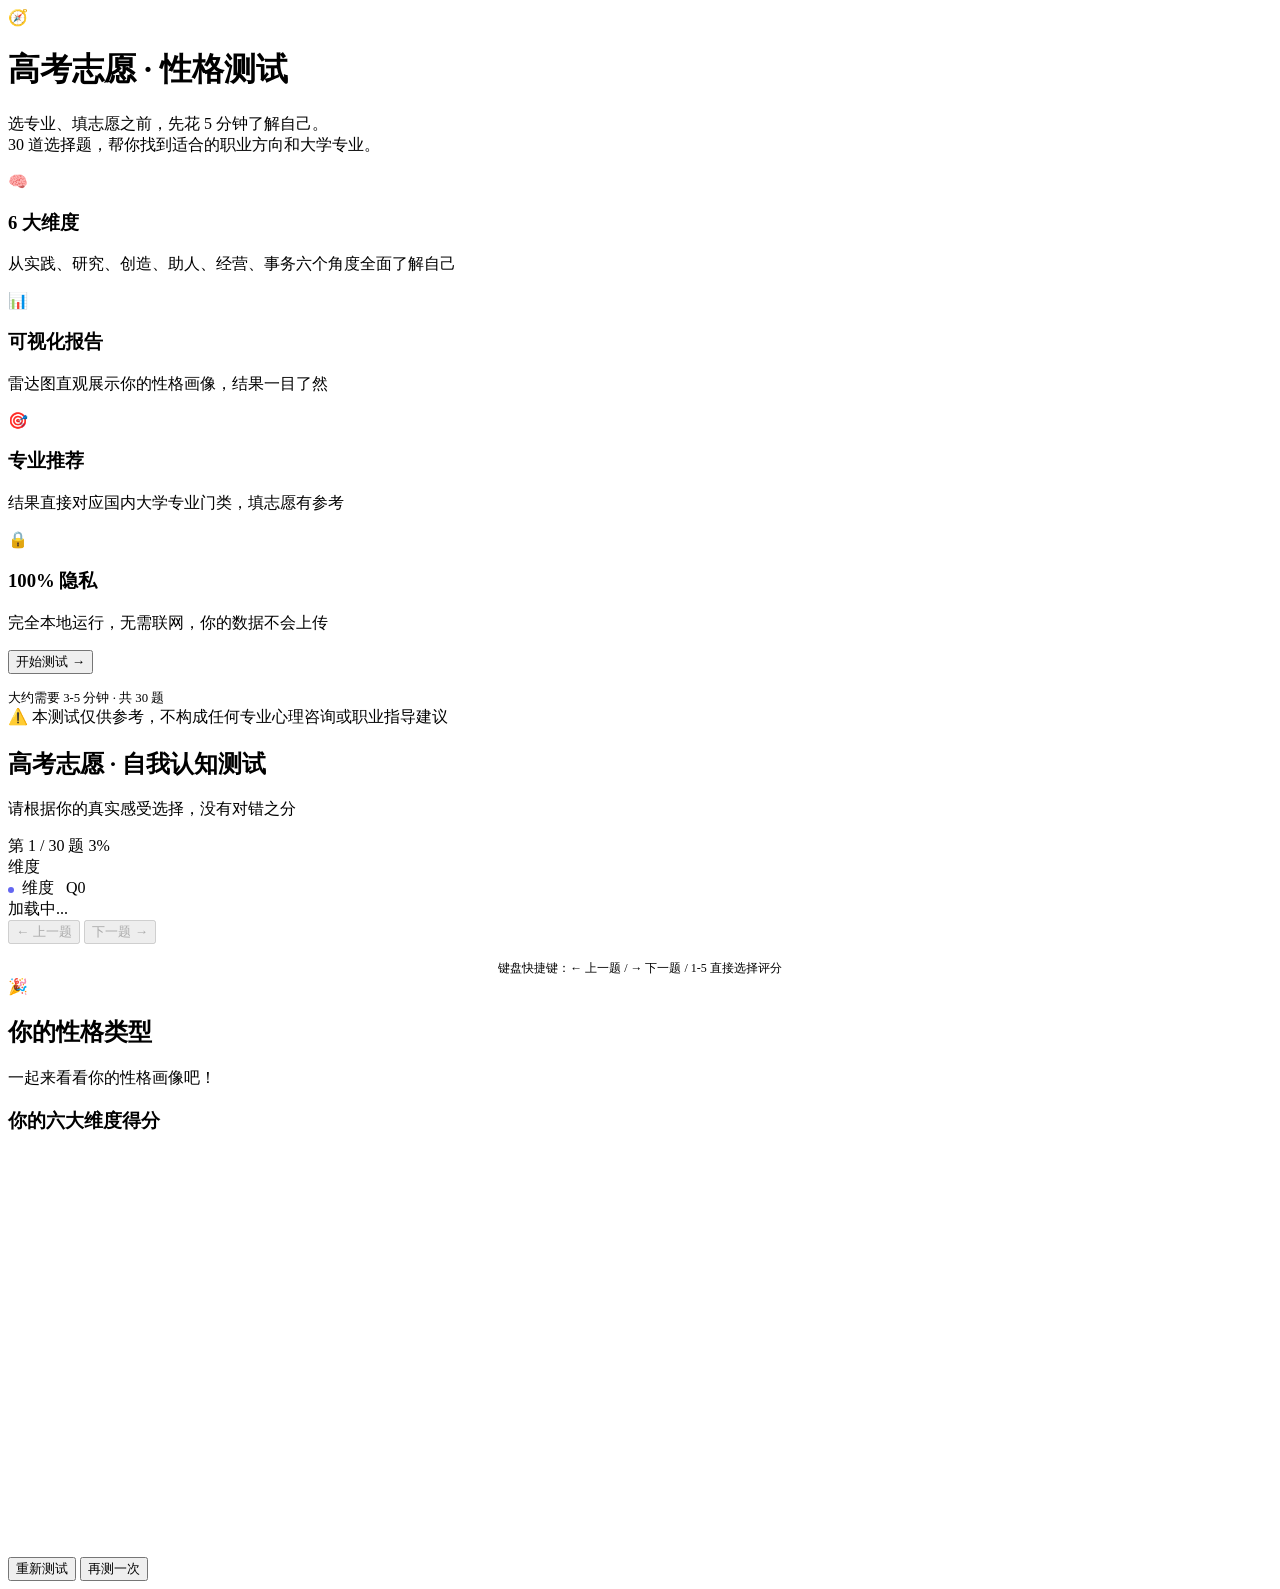
==== index.html @ b19d6117 "docs: add index.html for Pages" ====
<!DOCTYPE html>
<html lang="zh-CN">
<head>
  <meta charset="UTF-8">
  <meta name="viewport" content="width=device-width, initial-scale=1.0">
  <title>高考志愿性格测试 — 了解自己，选对方向</title>
  <meta name="description" content="高考后填志愿选专业？先做这个性格测试，了解自己的兴趣、能力和适合的职业方向。">
  <link rel="stylesheet" href="css/style.css">
</head>
<body>
  <div class="container">

    <!-- ======== 欢迎页 ======== -->
    <div id="welcome-page" class="page">
      <div class="welcome-icon">🧭</div>
      <h1 class="welcome-title">高考志愿 · 性格测试</h1>
      <p class="welcome-subtitle">
        选专业、填志愿之前，先花 5 分钟了解自己。<br>
        30 道选择题，帮你找到适合的职业方向和大学专业。
      </p>

      <div class="welcome-features">
        <div class="welcome-feature">
          <div class="welcome-feature-icon">🧠</div>
          <h3>6 大维度</h3>
          <p>从实践、研究、创造、助人、经营、事务六个角度全面了解自己</p>
        </div>
        <div class="welcome-feature">
          <div class="welcome-feature-icon">📊</div>
          <h3>可视化报告</h3>
          <p>雷达图直观展示你的性格画像，结果一目了然</p>
        </div>
        <div class="welcome-feature">
          <div class="welcome-feature-icon">🎯</div>
          <h3>专业推荐</h3>
          <p>结果直接对应国内大学专业门类，填志愿有参考</p>
        </div>
        <div class="welcome-feature">
          <div class="welcome-feature-icon">🔒</div>
          <h3>100% 隐私</h3>
          <p>完全本地运行，无需联网，你的数据不会上传</p>
        </div>
      </div>

      <button class="btn btn-primary btn-large" id="btn-start">
        开始测试 →
      </button>

      <div style="margin-top:16px;font-size:0.8rem;color:var(--text-light);">
        大约需要 3-5 分钟 · 共 30 题
      </div>

      <div class="welcome-disclaimer">
        ⚠️ 本测试仅供参考，不构成任何专业心理咨询或职业指导建议
      </div>
    </div>

    <!-- ======== 测试页 ======== -->
    <div id="test-page" class="page">
      <div class="test-header">
        <h2>高考志愿 · 自我认知测试</h2>
        <p>请根据你的真实感受选择，没有对错之分</p>
      </div>

      <!-- 进度条 -->
      <div class="progress-container">
        <div class="progress-info">
          <span id="progress-text">第 1 / 30 题</span>
          <span id="progress-percent">3%</span>
        </div>
        <div class="progress-bar-track">
          <div class="progress-bar-fill" id="progress-fill"></div>
        </div>
        <div class="dimension-indicator" id="dimension-indicator">
          <span class="dim-dot" style="background:#6366f1"></span>
          维度
        </div>
      </div>

      <!-- 题目卡片 -->
      <div class="question-card">
        <div class="question-number">
          <span class="dim-dot" id="question-dim-dot" style="background:#6366f1;width:6px;height:6px;border-radius:50%;display:inline-block;margin-right:4px;"></span>
          <span id="question-dim-label" style="margin-right:8px;">维度</span>
          <span id="question-number">Q0</span>
        </div>
        <div class="question-text" id="question-text">
          加载中...
        </div>

        <div class="options" id="options">
          <!-- 选项由 JS 动态生成 -->
        </div>

        <div class="test-footer">
          <button class="btn btn-prev" id="btn-prev" disabled>
            ← 上一题
          </button>
          <button class="btn btn-primary btn-next" id="btn-next" disabled>
            <span id="btn-next-text">下一题</span> →
          </button>
        </div>
      </div>

      <div style="text-align:center;margin-top:16px;font-size:0.75rem;color:var(--text-light);">
        键盘快捷键：← 上一题 / → 下一题 / 1-5 直接选择评分
      </div>
    </div>

    <!-- ======== 结果页 ======== -->
    <div id="result-page" class="page">
      <div class="result-header">
        <div class="result-icon" id="result-icon">🎉</div>
        <h2 class="result-title" id="result-title">你的性格类型</h2>
        <p class="result-subtitle" id="result-subtitle">一起来看看你的性格画像吧！</p>
      </div>

      <!-- 雷达图 -->
      <div class="radar-container">
        <h3>你的六大维度得分</h3>
        <canvas id="radarChart" width="400" height="400"></canvas>
      </div>

      <!-- 维度得分卡片 -->
      <div class="dimension-scores" id="dimension-scores">
        <!-- 维度得分卡片由 JS 动态生成 -->
      </div>

      <div id="result-analysis">
        <!-- 主要分析内容由 JS 动态生成 -->
      </div>

      <!-- 重新测试 -->
      <div class="result-actions">
        <button class="btn btn-secondary" id="btn-restart">重新测试</button>
        <button class="btn btn-primary" id="btn-retry">再测一次</button>
      </div>
    </div>

  </div>

  <!-- JS 加载 -->
  <script src="js/questions.js"></script>
  <script src="js/results.js"></script>
  <script src="js/app.js"></script>
</body>
</html>
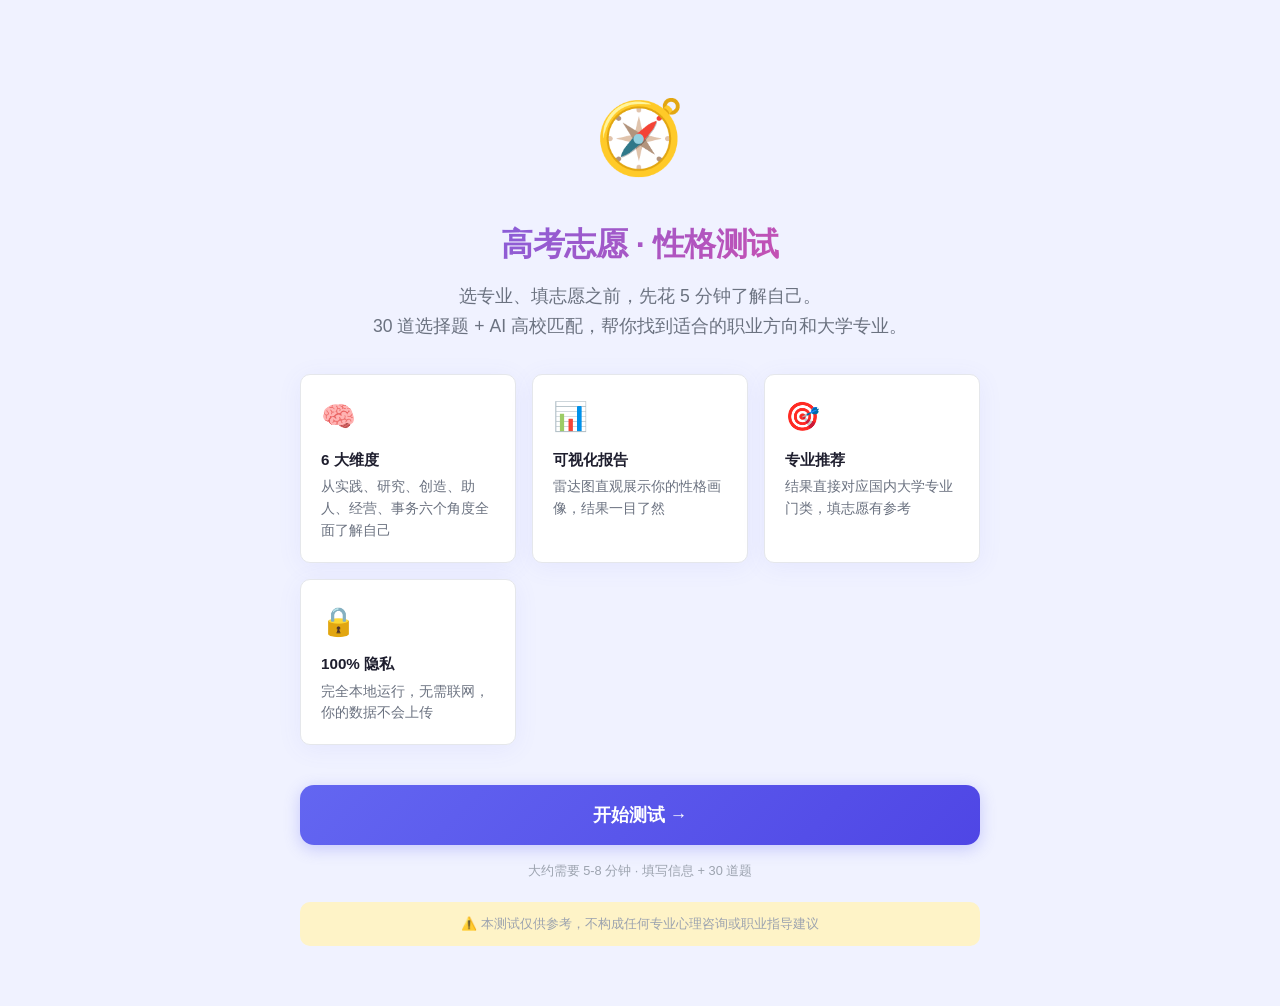
==== commit ee32c977: "feat: add info form page and uni matching" ====
--- a/index.html
+++ b/index.html
@@ -14,48 +14,106 @@
     <div id="welcome-page" class="page">
       <div class="welcome-icon">🧭</div>
       <h1 class="welcome-title">高考志愿 · 性格测试</h1>
-      <p class="welcome-subtitle">
-        选专业、填志愿之前，先花 5 分钟了解自己。<br>
-        30 道选择题，帮你找到适合的职业方向和大学专业。
-      </p>
-
-      <div class="welcome-features">
-        <div class="welcome-feature">
-          <div class="welcome-feature-icon">🧠</div>
-          <h3>6 大维度</h3>
-          <p>从实践、研究、创造、助人、经营、事务六个角度全面了解自己</p>
-        </div>
-        <div class="welcome-feature">
-          <div class="welcome-feature-icon">📊</div>
-          <h3>可视化报告</h3>
-          <p>雷达图直观展示你的性格画像，结果一目了然</p>
-        </div>
-        <div class="welcome-feature">
-          <div class="welcome-feature-icon">🎯</div>
-          <h3>专业推荐</h3>
-          <p>结果直接对应国内大学专业门类，填志愿有参考</p>
-        </div>
-        <div class="welcome-feature">
-          <div class="welcome-feature-icon">🔒</div>
-          <h3>100% 隐私</h3>
-          <p>完全本地运行，无需联网，你的数据不会上传</p>
-        </div>
-      </div>
-
-      <button class="btn btn-primary btn-large" id="btn-start">
-        开始测试 →
-      </button>
-
-      <div style="margin-top:16px;font-size:0.8rem;color:var(--text-light);">
-        大约需要 3-5 分钟 · 共 30 题
-      </div>
-
-      <div class="welcome-disclaimer">
-        ⚠️ 本测试仅供参考，不构成任何专业心理咨询或职业指导建议
+ <p class="welcome-subtitle">
+       选专业、填志愿之前，先花 5 分钟了解自己。<br>
+        30 道选择题 + AI 高校匹配，帮你找到适合的职业方向和大学专业。
+     </p>
+
+     <div class="welcome-features">
+       <div class="welcome-feature">
+         <div class="welcome-feature-icon">🧠</div>
+         <h3>6 大维度</h3>
+         <p>从实践、研究、创造、助人、经营、事务六个角度全面了解自己</p>
+       </div>
+       <div class="welcome-feature">
+         <div class="welcome-feature-icon">📊</div>
+         <h3>可视化报告</h3>
+         <p>雷达图直观展示你的性格画像，结果一目了然</p>
+       </div>
+       <div class="welcome-feature">
+         <div class="welcome-feature-icon">🎯</div>
+         <h3>专业推荐</h3>
+         <p>结果直接对应国内大学专业门类，填志愿有参考</p>
+       </div>
+       <div class="welcome-feature">
+         <div class="welcome-feature-icon">🔒</div>
+         <h3>100% 隐私</h3>
+         <p>完全本地运行，无需联网，你的数据不会上传</p>
+       </div>
+     </div>
+
+     <button class="btn btn-primary btn-large" id="btn-start">
+       开始测试 →
+     </button>
+
+     <div style="margin-top:16px;font-size:0.8rem;color:var(--text-light);">
+        大约需要 5-8 分钟 · 填写信息 + 30 道题
+     </div>
+
+     <div class="welcome-disclaimer">
+       ⚠️ 本测试仅供参考，不构成任何专业心理咨询或职业指导建议
+     </div>
+   </div>
+
+        <!-- ======== 信息填写页 ======== -->
+    <div id="info-page" class="page">
+      <div class="test-header">
+        <h2>填写高考信息</h2>
+        <p>你的成绩信息只用于匹配推荐，不会上传到任何服务器</p>
+      </div>
+
+      <div class="info-card">
+        <div class="form-section">
+          <label class="form-label">你的性别</label>
+          <div class="radio-group">
+            <label class="radio-btn" data-value="male">
+              <input type="radio" name="gender" value="male">
+              <span class="radio-label">👦 男生</span>
+            </label>
+            <label class="radio-btn" data-value="female">
+              <input type="radio" name="gender" value="female">
+              <span class="radio-label">👧 女生</span>
+            </label>
+          </div>
+        </div>
+
+        <div class="form-section">
+          <label class="form-label">你的选科类别（安徽省新高考）</label>
+          <div class="radio-group">
+            <label class="radio-btn" data-value="wuli">
+              <input type="radio" name="subject" value="wuli">
+              <span class="radio-label">🔬 物理类</span>
+            </label>
+            <label class="radio-btn" data-value="lishi">
+              <input type="radio" name="subject" value="lishi">
+              <span class="radio-label">📖 历史类</span>
+            </label>
+          </div>
+        </div>
+
+        <div class="form-section">
+          <label class="form-label">高考总分</label>
+          <div class="input-hint">安徽省高考满分 750 分</div>
+          <input type="number" class="form-input" id="input-score" placeholder="例如：580" min="0" max="750">
+        </div>
+
+        <div class="form-section">
+          <label class="form-label">全省位次（排名）</label>
+          <div class="input-hint">在安徽省的综合排名，全省约 65 万考生</div>
+          <input type="number" class="form-input" id="input-rank" placeholder="例如：35000" min="1" max="650000">
+        </div>
+
+        <div class="form-section">
+          <button class="btn btn-primary btn-large btn-block" id="btn-info-submit" disabled>
+            开始性格测试 →
+          </button>
+          <div style="text-align:center;margin-top:12px;font-size:0.8rem;color:var(--text-light);">
+            填好信息再做测试，报告会自动匹配适合你的安徽高校
+          </div>
+        </div>
       </div>
     </div>
-
-    <!-- ======== 测试页 ======== -->
+<!-- ======== 测试页 ======== -->
     <div id="test-page" class="page">
       <div class="test-header">
         <h2>高考志愿 · 自我认知测试</h2>
@@ -141,7 +199,9 @@
 
   <!-- JS 加载 -->
   <script src="js/questions.js"></script>
+  <script src="js/universities.js"></script>
   <script src="js/results.js"></script>
   <script src="js/app.js"></script>
 </body>
 </html>
+
--- a/css/style.css
+++ b/css/style.css
@@ -0,0 +1,830 @@
+/* ===== 全局重置与基础 ===== */
+*, *::before, *::after {
+  box-sizing: border-box;
+  margin: 0;
+  padding: 0;
+}
+
+:root {
+  --primary: #6366f1;
+  --primary-light: #818cf8;
+  --primary-dark: #4f46e5;
+  --bg: #f0f2ff;
+  --bg-card: #ffffff;
+  --text: #1e1e2e;
+  --text-secondary: #6b7280;
+  --text-light: #9ca3af;
+  --border: #e5e7eb;
+  --radius: 16px;
+  --radius-sm: 10px;
+  --shadow: 0 4px 24px rgba(99, 102, 241, 0.08);
+  --shadow-lg: 0 8px 40px rgba(99, 102, 241, 0.12);
+  --transition: 0.35s cubic-bezier(0.4, 0, 0.2, 1);
+  --max-width: 720px;
+
+  /* 维度颜色 */
+  --color-practical: #FF6B35;
+  --color-investigative: #004E89;
+  --color-artistic: #9B5DE5;
+  --color-social: #00A896;
+  --color-enterprising: #F9C74F;
+  --color-conventional: #577590;
+}
+
+html {
+  font-size: 16px;
+  -webkit-text-size-adjust: 100%;
+}
+
+body {
+  font-family: -apple-system, BlinkMacSystemFont, 'Segoe UI', 'PingFang SC', 'Microsoft YaHei', sans-serif;
+  background: var(--bg);
+  color: var(--text);
+  min-height: 100vh;
+  line-height: 1.6;
+  display: flex;
+  flex-direction: column;
+  align-items: center;
+}
+
+/* ===== 容器 ===== */
+.container {
+  width: 100%;
+  max-width: var(--max-width);
+  padding: 20px;
+  margin: 0 auto;
+}
+
+/* ===== 页面分区 ===== */
+.page {
+  display: none;
+  animation: fadeIn 0.5s ease;
+}
+
+.page.active {
+  display: block;
+}
+
+@keyframes fadeIn {
+  from { opacity: 0; transform: translateY(16px); }
+  to { opacity: 1; transform: translateY(0); }
+}
+
+@keyframes slideUp {
+  from { opacity: 0; transform: translateY(24px); }
+  to { opacity: 1; transform: translateY(0); }
+}
+
+@keyframes scaleIn {
+  from { opacity: 0; transform: scale(0.9); }
+  to { opacity: 1; transform: scale(1); }
+}
+
+@keyframes pulse {
+  0%, 100% { transform: scale(1); }
+  50% { transform: scale(1.05); }
+}
+
+@keyframes float {
+  0%, 100% { transform: translateY(0); }
+  50% { transform: translateY(-6px); }
+}
+
+@keyframes sparkle {
+  0% { transform: scale(1) rotate(0deg); opacity: 1; }
+  50% { transform: scale(1.2) rotate(180deg); opacity: 0.8; }
+  100% { transform: scale(1) rotate(360deg); opacity: 1; }
+}
+
+/* ===== 欢迎页面 ===== */
+#welcome-page {
+  text-align: center;
+  padding: 60px 0 40px;
+  min-height: 90vh;
+  display: flex;
+  flex-direction: column;
+  justify-content: center;
+}
+
+#welcome-page.active {
+  display: flex;
+}
+
+.welcome-icon {
+  font-size: 72px;
+  margin-bottom: 24px;
+  animation: float 3s ease-in-out infinite;
+}
+
+.welcome-title {
+  font-size: 2rem;
+  font-weight: 800;
+  background: linear-gradient(135deg, var(--primary) 0%, #ec4899 100%);
+  -webkit-background-clip: text;
+  background-clip: text;
+  -webkit-text-fill-color: transparent;
+  margin-bottom: 12px;
+  letter-spacing: -0.5px;
+}
+
+.welcome-subtitle {
+  font-size: 1.1rem;
+  color: var(--text-secondary);
+  margin-bottom: 32px;
+  line-height: 1.7;
+}
+
+.welcome-features {
+  display: grid;
+  grid-template-columns: repeat(auto-fit, minmax(180px, 1fr));
+  gap: 16px;
+  margin-bottom: 40px;
+  text-align: left;
+}
+
+.welcome-feature {
+  background: var(--bg-card);
+  padding: 20px;
+  border-radius: var(--radius-sm);
+  box-shadow: var(--shadow);
+  border: 1px solid var(--border);
+  transition: var(--transition);
+}
+
+.welcome-feature:hover {
+  transform: translateY(-2px);
+  box-shadow: var(--shadow-lg);
+}
+
+.welcome-feature-icon {
+  font-size: 28px;
+  margin-bottom: 8px;
+}
+
+.welcome-feature h3 {
+  font-size: 0.95rem;
+  font-weight: 600;
+  margin-bottom: 4px;
+}
+
+.welcome-feature p {
+  font-size: 0.85rem;
+  color: var(--text-secondary);
+}
+
+.welcome-disclaimer {
+  font-size: 0.8rem;
+  color: var(--text-light);
+  margin-top: 20px;
+  padding: 12px 20px;
+  background: #fef3c7;
+  border-radius: var(--radius-sm);
+  display: inline-block;
+}
+
+/* ===== 按钮 ===== */
+.btn {
+  display: inline-flex;
+  align-items: center;
+  justify-content: center;
+  gap: 8px;
+  padding: 14px 32px;
+  border: none;
+  border-radius: 12px;
+  font-size: 1rem;
+  font-weight: 600;
+  cursor: pointer;
+  transition: var(--transition);
+  text-decoration: none;
+  font-family: inherit;
+}
+
+.btn-primary {
+  background: linear-gradient(135deg, var(--primary) 0%, var(--primary-dark) 100%);
+  color: white;
+  box-shadow: 0 4px 16px rgba(99, 102, 241, 0.3);
+}
+
+.btn-primary:hover {
+  transform: translateY(-2px);
+  box-shadow: 0 6px 24px rgba(99, 102, 241, 0.4);
+}
+
+.btn-primary:active {
+  transform: translateY(0);
+}
+
+.btn-secondary {
+  background: rgba(99, 102, 241, 0.08);
+  color: var(--primary);
+}
+
+.btn-secondary:hover {
+  background: rgba(99, 102, 241, 0.15);
+}
+
+.btn-large {
+  padding: 18px 48px;
+  font-size: 1.1rem;
+  border-radius: 14px;
+}
+
+.btn-block {
+  width: 100%;
+}
+
+/* ===== 测试页面 ===== */
+#test-page {
+  padding: 20px 0;
+}
+
+.test-header {
+  text-align: center;
+  margin-bottom: 32px;
+}
+
+.test-header h2 {
+  font-size: 1.15rem;
+  font-weight: 700;
+  color: var(--text);
+  margin-bottom: 4px;
+}
+
+.test-header p {
+  font-size: 0.85rem;
+  color: var(--text-secondary);
+}
+
+/* ===== 进度条 ===== */
+.progress-container {
+  margin-bottom: 40px;
+}
+
+.progress-info {
+  display: flex;
+  justify-content: space-between;
+  align-items: center;
+  margin-bottom: 8px;
+  font-size: 0.85rem;
+  color: var(--text-secondary);
+}
+
+.progress-bar-track {
+  width: 100%;
+  height: 8px;
+  background: #e5e7eb;
+  border-radius: 4px;
+  overflow: hidden;
+}
+
+.progress-bar-fill {
+  height: 100%;
+  background: linear-gradient(90deg, var(--primary) 0%, var(--primary-light) 100%);
+  border-radius: 4px;
+  transition: width 0.5s cubic-bezier(0.4, 0, 0.2, 1);
+  width: 0%;
+}
+
+.dimension-indicator {
+  display: flex;
+  align-items: center;
+  gap: 8px;
+  justify-content: center;
+  margin-top: 8px;
+  font-size: 0.8rem;
+  color: var(--text-secondary);
+}
+
+.dimension-indicator .dim-dot {
+  width: 8px;
+  height: 8px;
+  border-radius: 50%;
+  display: inline-block;
+}
+
+/* ===== 题目卡片 ===== */
+.question-card {
+  background: var(--bg-card);
+  border-radius: var(--radius);
+  padding: 40px 32px;
+  box-shadow: var(--shadow-lg);
+  border: 1px solid var(--border);
+  animation: slideUp 0.4s ease;
+}
+
+.question-number {
+  display: inline-flex;
+  align-items: center;
+  gap: 6px;
+  font-size: 0.8rem;
+  font-weight: 600;
+  color: var(--primary);
+  background: rgba(99, 102, 241, 0.08);
+  padding: 4px 12px;
+  border-radius: 20px;
+  margin-bottom: 16px;
+}
+
+.question-text {
+  font-size: 1.2rem;
+  font-weight: 600;
+  line-height: 1.6;
+  margin-bottom: 32px;
+  min-height: 3.2em;
+}
+
+/* ===== 选项 ===== */
+.options {
+  display: flex;
+  flex-direction: column;
+  gap: 10px;
+}
+
+.option {
+  display: flex;
+  align-items: center;
+  gap: 14px;
+  padding: 14px 18px;
+  border: 2px solid var(--border);
+  border-radius: var(--radius-sm);
+  cursor: pointer;
+  transition: var(--transition);
+  background: white;
+  position: relative;
+}
+
+.option:hover {
+  border-color: var(--primary-light);
+  background: rgba(99, 102, 241, 0.03);
+}
+
+.option.selected {
+  border-color: var(--primary);
+  background: rgba(99, 102, 241, 0.06);
+  box-shadow: 0 0 0 1px var(--primary);
+}
+
+.option.selected::after {
+  content: '';
+  position: absolute;
+  top: 0; left: 0; right: 0; bottom: 0;
+  border-radius: var(--radius-sm);
+  border: 2px solid var(--primary);
+  pointer-events: none;
+}
+
+.option-radio {
+  width: 20px;
+  height: 20px;
+  border-radius: 50%;
+  border: 2px solid #d1d5db;
+  display: flex;
+  align-items: center;
+  justify-content: center;
+  flex-shrink: 0;
+  transition: var(--transition);
+}
+
+.option.selected .option-radio {
+  border-color: var(--primary);
+  background: var(--primary);
+}
+
+.option.selected .option-radio::after {
+  content: '✓';
+  color: white;
+  font-size: 12px;
+  font-weight: 700;
+}
+
+.option-label {
+  flex: 1;
+  font-size: 0.95rem;
+  font-weight: 500;
+}
+
+.option:hover .option-radio {
+  border-color: var(--primary-light);
+}
+
+/* ===== 底部操作栏 ===== */
+.test-footer {
+  display: flex;
+  justify-content: space-between;
+  align-items: center;
+  margin-top: 24px;
+}
+
+.btn-prev {
+  padding: 12px 24px;
+  background: transparent;
+  color: var(--text-secondary);
+  border: 1px solid var(--border);
+}
+
+.btn-prev:hover {
+  background: #f9fafb;
+  border-color: #d1d5db;
+}
+
+.btn-prev:disabled {
+  opacity: 0.3;
+  cursor: not-allowed;
+}
+
+.btn-next {
+  padding: 12px 28px;
+}
+
+.btn-next:disabled {
+  opacity: 0.5;
+  cursor: not-allowed;
+}
+
+/* ===== 结果页面 ===== */
+#result-page {
+  padding: 20px 0;
+}
+
+.result-header {
+  text-align: center;
+  margin-bottom: 32px;
+}
+
+.result-icon {
+  font-size: 56px;
+  animation: scaleIn 0.6s ease;
+}
+
+.result-title {
+  font-size: 1.6rem;
+  font-weight: 800;
+  margin: 12px 0 8px;
+  animation: slideUp 0.5s ease 0.2s both;
+}
+
+.result-subtitle {
+  color: var(--text-secondary);
+  font-size: 1rem;
+  animation: slideUp 0.5s ease 0.3s both;
+}
+
+/* ===== 雷达图容器 ===== */
+.radar-container {
+  background: var(--bg-card);
+  border-radius: var(--radius);
+  padding: 24px;
+  box-shadow: var(--shadow);
+  border: 1px solid var(--border);
+  margin-bottom: 28px;
+  text-align: center;
+  animation: slideUp 0.5s ease 0.4s both;
+}
+
+.radar-container h3 {
+  font-size: 1rem;
+  font-weight: 700;
+  margin-bottom: 16px;
+}
+
+#radarChart {
+  max-width: 100%;
+  height: auto;
+}
+
+/* ===== 维度得分卡片 ===== */
+.dimension-scores {
+  display: grid;
+  grid-template-columns: 1fr 1fr;
+  gap: 12px;
+  margin-bottom: 28px;
+  animation: slideUp 0.5s ease 0.5s both;
+}
+
+.dim-score-card {
+  background: var(--bg-card);
+  padding: 16px;
+  border-radius: var(--radius-sm);
+  box-shadow: var(--shadow);
+  border: 1px solid var(--border);
+}
+
+.dim-score-header {
+  display: flex;
+  align-items: center;
+  gap: 8px;
+  margin-bottom: 8px;
+}
+
+.dim-score-header .dim-icon {
+  font-size: 20px;
+}
+
+.dim-score-header .dim-label {
+  font-size: 0.85rem;
+  font-weight: 600;
+}
+
+.dim-score-bar-track {
+  width: 100%;
+  height: 6px;
+  background: #f3f4f6;
+  border-radius: 3px;
+  overflow: hidden;
+  margin-bottom: 4px;
+}
+
+.dim-score-bar-fill {
+  height: 100%;
+  border-radius: 3px;
+  transition: width 1s ease;
+  width: 0%;
+}
+
+.dim-score-value {
+  font-size: 0.75rem;
+  color: var(--text-secondary);
+  display: flex;
+  justify-content: space-between;
+}
+
+.dim-score-value .level {
+  font-weight: 600;
+  color: var(--text);
+}
+
+/* ===== 主要分析 ===== */
+.result-section {
+  background: var(--bg-card);
+  border-radius: var(--radius);
+  padding: 28px 24px;
+  box-shadow: var(--shadow);
+  border: 1px solid var(--border);
+  margin-bottom: 20px;
+  animation: slideUp 0.5s ease both;
+}
+
+.result-tag {
+  display: inline-flex;
+  align-items: center;
+  gap: 6px;
+  font-size: 0.8rem;
+  font-weight: 600;
+  color: var(--primary);
+  background: rgba(99, 102, 241, 0.08);
+  padding: 4px 12px;
+  border-radius: 20px;
+  margin-bottom: 12px;
+}
+
+.result-section h3 {
+  font-size: 1.15rem;
+  font-weight: 700;
+  margin-bottom: 8px;
+}
+
+.result-section h4 {
+  font-size: 0.95rem;
+  font-weight: 600;
+  margin-bottom: 8px;
+  color: var(--text-secondary);
+}
+
+.result-section p {
+  font-size: 0.95rem;
+  line-height: 1.7;
+  color: var(--text);
+}
+
+.result-section .slogan {
+  font-size: 1.3rem;
+  font-weight: 700;
+  padding: 12px 0;
+  margin-bottom: 12px;
+}
+
+/* ===== 组合类型特殊样式 ===== */
+.combo-badge {
+  display: inline-flex;
+  align-items: center;
+  gap: 8px;
+  padding: 8px 16px;
+  background: linear-gradient(135deg, var(--primary) 0%, #ec4899 100%);
+  color: white;
+  border-radius: 12px;
+  font-weight: 700;
+  font-size: 0.95rem;
+  margin-bottom: 16px;
+}
+
+/* ===== 标签云 ===== */
+.tag-cloud {
+  display: flex;
+  flex-wrap: wrap;
+  gap: 8px;
+  margin-top: 12px;
+}
+
+.tag {
+  padding: 6px 14px;
+  background: rgba(99, 102, 241, 0.06);
+  border: 1px solid rgba(99, 102, 241, 0.12);
+  border-radius: 20px;
+  font-size: 0.85rem;
+  font-weight: 500;
+  color: var(--text);
+  transition: var(--transition);
+}
+
+.tag:hover {
+  background: rgba(99, 102, 241, 0.12);
+}
+
+/* ===== 工作类型标签 ===== */
+.worktype-tag {
+  padding: 6px 16px;
+  border-radius: 20px;
+  font-size: 0.85rem;
+  font-weight: 600;
+  border: 1px solid var(--border);
+}
+
+.worktype-tag.engineer {
+  background: #dbeafe;
+  border-color: #93c5fd;
+  color: #1e40af;
+}
+
+.worktype-tag.technician {
+  background: #e0f2fe;
+  border-color: #7dd3fc;
+  color: #075985;
+}
+
+.worktype-tag.researcher {
+  background: #f3e8ff;
+  border-color: #d8b4fe;
+  color: #6b21a8;
+}
+
+.worktype-tag.creative {
+  background: #fce7f3;
+  border-color: #f9a8d4;
+  color: #9d174d;
+}
+
+.worktype-tag.white-collar {
+  background: #ecfdf5;
+  border-color: #6ee7b7;
+  color: #065f46;
+}
+
+.worktype-tag.blue-collar {
+  background: #ffedd5;
+  border-color: #fdba74;
+  color: #9a3412;
+}
+
+.worktype-tag.teacher {
+  background: #e0f2fe;
+  border-color: #7dd3fc;
+  color: #0369a1;
+}
+
+.worktype-tag.government {
+  background: #fef3c7;
+  border-color: #fde68a;
+  color: #92400e;
+}
+
+.worktype-tag.entrepreneur {
+  background: #dbeafe;
+  border-color: #93c5fd;
+  color: #1e40af;
+}
+
+.worktype-tag.freelancer {
+  background: #fdf2f8;
+  border-color: #fbcfe8;
+  color: #9d174d;
+}
+
+/* ===== 底部操作 ===== */
+.result-actions {
+  display: flex;
+  gap: 12px;
+  margin-top: 24px;
+  animation: slideUp 0.5s ease 0.8s both;
+}
+
+.result-actions .btn {
+  flex: 1;
+}
+
+/* ===== 响应式 ===== */
+@media (max-width: 600px) {
+  .container {
+    padding: 12px;
+  }
+
+  #welcome-page {
+    padding: 40px 0 20px;
+    min-height: 85vh;
+  }
+
+  .welcome-icon {
+    font-size: 56px;
+  }
+
+  .welcome-title {
+    font-size: 1.5rem;
+  }
+
+  .welcome-subtitle {
+    font-size: 0.95rem;
+  }
+
+  .welcome-features {
+    grid-template-columns: 1fr;
+    gap: 12px;
+  }
+
+  .question-card {
+    padding: 28px 20px;
+  }
+
+  .question-text {
+    font-size: 1.05rem;
+    min-height: 2.8em;
+  }
+
+  .option {
+    padding: 12px 14px;
+  }
+
+  .option-label {
+    font-size: 0.88rem;
+  }
+
+  .dimension-scores {
+    grid-template-columns: 1fr;
+  }
+
+  .result-header .result-title {
+    font-size: 1.3rem;
+  }
+
+  .result-section {
+    padding: 20px 16px;
+  }
+
+  .btn-large {
+    padding: 16px 36px;
+    font-size: 1rem;
+  }
+
+  .result-actions {
+    flex-direction: column;
+  }
+}
+
+@media (min-width: 601px) and (max-width: 900px) {
+  .welcome-features {
+    grid-template-columns: 1fr 1fr;
+  }
+}
+
+/* ===== 打印样式 ===== */
+@media print {
+  body {
+    background: white;
+  }
+
+  .btn, .result-actions {
+    display: none !important;
+  }
+
+  .result-section {
+    box-shadow: none;
+    border: 1px solid #ddd;
+    break-inside: avoid;
+  }
+}
+
+/* ===== 滚动条美化 ===== */
+::-webkit-scrollbar {
+  width: 6px;
+}
+
+::-webkit-scrollbar-track {
+  background: transparent;
+}
+
+::-webkit-scrollbar-thumb {
+  background: #d1d5db;
+  border-radius: 3px;
+}
+
+::-webkit-scrollbar-thumb:hover {
+  background: #9ca3af;
+}
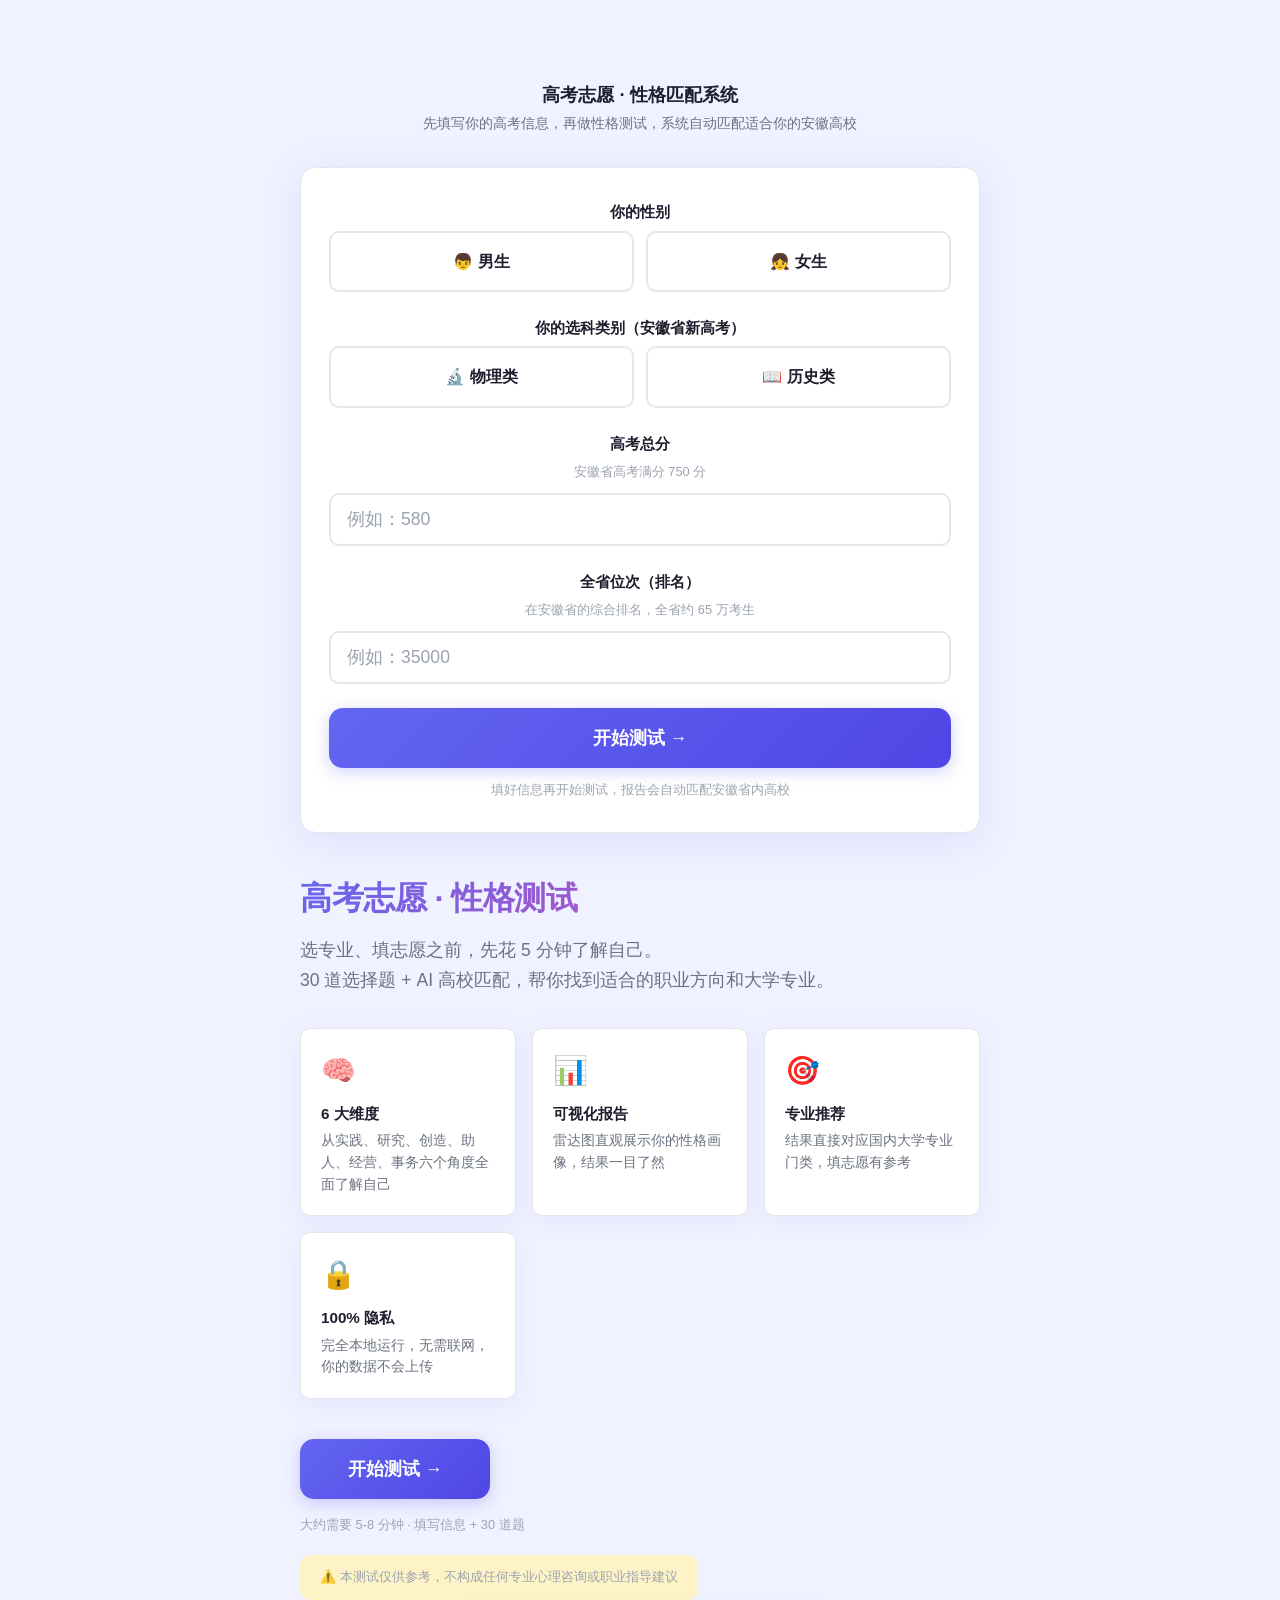
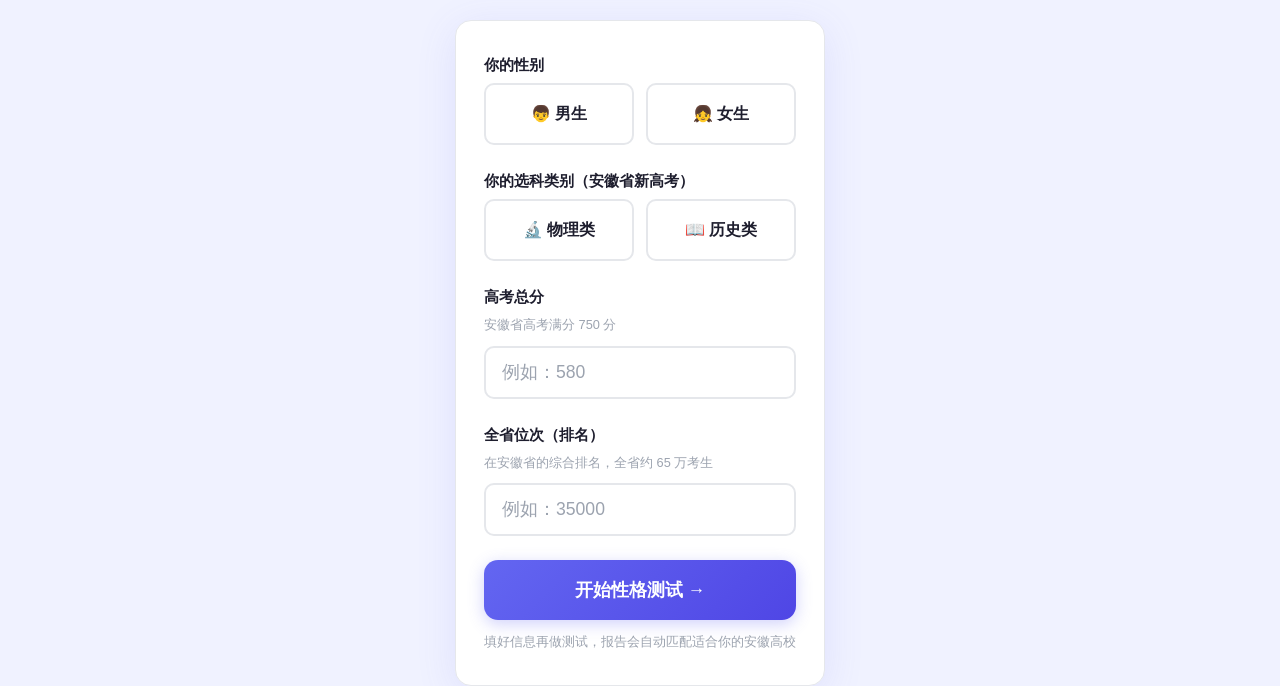
==== commit 2035c7f9: "feat: merge info form into welcome page" ====
--- a/index.html
+++ b/index.html
@@ -10,9 +10,64 @@
 <body>
   <div class="container">
 
-    <!-- ======== 欢迎页 ======== -->
+        <!-- ======== 欢迎页（含信息表单） ======== -->
     <div id="welcome-page" class="page">
-      <div class="welcome-icon">🧭</div>
+      <div class="test-header">
+        <h2>高考志愿 · 性格匹配系统</h2>
+        <p>先填写你的高考信息，再做性格测试，系统自动匹配适合你的安徽高校</p>
+      </div>
+
+      <div class="info-card">
+        <div class="form-section">
+          <label class="form-label">你的性别</label>
+          <div class="radio-group">
+            <label class="radio-btn" data-value="male">
+              <input type="radio" name="gender" value="male">
+              <span class="radio-label">👦 男生</span>
+            </label>
+            <label class="radio-btn" data-value="female">
+              <input type="radio" name="gender" value="female">
+              <span class="radio-label">👧 女生</span>
+            </label>
+          </div>
+        </div>
+
+        <div class="form-section">
+          <label class="form-label">你的选科类别（安徽省新高考）</label>
+          <div class="radio-group">
+            <label class="radio-btn" data-value="wuli">
+              <input type="radio" name="subject" value="wuli">
+              <span class="radio-label">🔬 物理类</span>
+            </label>
+            <label class="radio-btn" data-value="lishi">
+              <input type="radio" name="subject" value="lishi">
+              <span class="radio-label">📖 历史类</span>
+            </label>
+          </div>
+        </div>
+
+        <div class="form-section">
+          <label class="form-label">高考总分</label>
+          <div class="input-hint">安徽省高考满分 750 分</div>
+          <input type="number" class="form-input" id="input-score" placeholder="例如：580" min="0" max="750">
+        </div>
+
+        <div class="form-section">
+          <label class="form-label">全省位次（排名）</label>
+          <div class="input-hint">在安徽省的综合排名，全省约 65 万考生</div>
+          <input type="number" class="form-input" id="input-rank" placeholder="例如：35000" min="1" max="650000">
+        </div>
+
+        <div class="form-section">
+          <button class="btn btn-primary btn-large btn-block" id="btn-start" disabled>
+            开始测试 →
+          </button>
+          <div style="text-align:center;margin-top:12px;font-size:0.8rem;color:var(--text-light);">
+            填好信息再开始测试，报告会自动匹配安徽省内高校
+          </div>
+        </div>
+      </div>
+    </div>
       <h1 class="welcome-title">高考志愿 · 性格测试</h1>
  <p class="welcome-subtitle">
        选专业、填志愿之前，先花 5 分钟了解自己。<br>
@@ -54,13 +109,6 @@
        ⚠️ 本测试仅供参考，不构成任何专业心理咨询或职业指导建议
      </div>
    </div>
-
-        <!-- ======== 信息填写页 ======== -->
-    <div id="info-page" class="page">
-      <div class="test-header">
-        <h2>填写高考信息</h2>
-        <p>你的成绩信息只用于匹配推荐，不会上传到任何服务器</p>
-      </div>
 
       <div class="info-card">
         <div class="form-section">
@@ -205,3 +253,4 @@
 </body>
 </html>
 
+
--- a/css/style.css
+++ b/css/style.css
@@ -5,6 +5,231 @@
   padding: 0;
 }
 
+.info-card {
+  background: var(--bg-card);
+  border-radius: var(--radius);
+  padding: 32px 28px;
+  box-shadow: var(--shadow-lg);
+  border: 1px solid var(--border);
+  animation: slideUp 0.4s ease;
+}
+
+.form-section {
+  margin-bottom: 24px;
+}
+
+.form-section:last-child {
+  margin-bottom: 0;
+}
+
+.form-label {
+  display: block;
+  font-size: 0.95rem;
+  font-weight: 600;
+  color: var(--text);
+  margin-bottom: 6px;
+}
+
+.input-hint {
+  font-size: 0.8rem;
+  color: var(--text-light);
+  margin-bottom: 10px;
+}
+
+.form-input {
+  width: 100%;
+  padding: 14px 16px;
+  font-size: 1.1rem;
+  border: 2px solid var(--border);
+  border-radius: var(--radius-sm);
+  outline: none;
+  transition: var(--transition);
+  font-family: inherit;
+  background: white;
+}
+
+.form-input:focus {
+  border-color: var(--primary);
+  box-shadow: 0 0 0 3px rgba(99, 102, 241, 0.1);
+}
+
+.form-input::placeholder {
+  color: var(--text-light);
+}
+
+.radio-group {
+  display: flex;
+  gap: 12px;
+}
+
+.radio-btn {
+  flex: 1;
+  cursor: pointer;
+}
+
+.radio-btn input {
+  display: none;
+}
+
+.radio-label {
+  display: flex;
+  align-items: center;
+  justify-content: center;
+  gap: 8px;
+  padding: 16px;
+  border: 2px solid var(--border);
+  border-radius: var(--radius-sm);
+  font-size: 1rem;
+  font-weight: 600;
+  transition: var(--transition);
+  background: white;
+  text-align: center;
+}
+
+.radio-btn input:checked + .radio-label {
+  border-color: var(--primary);
+  background: rgba(99, 102, 241, 0.06);
+  box-shadow: 0 0 0 1px var(--primary);
+}
+
+.radio-btn:hover .radio-label {
+  border-color: var(--primary-light);
+  background: rgba(99, 102, 241, 0.03);
+}
+
+.btn-block {
+  width: 100%;
+}
+
+.uni-banner {
+  display: flex;
+  align-items: center;
+  gap: 16px;
+  background: linear-gradient(135deg, #eef2ff 0%, #faf5ff 100%);
+  border: 1px solid #e0e7ff;
+  border-radius: var(--radius);
+  padding: 20px 24px;
+  margin-bottom: 16px;
+  animation: slideUp 0.5s ease both;
+}
+
+.uni-banner-icon {
+  font-size: 40px;
+  flex-shrink: 0;
+}
+
+.uni-banner-text h3 {
+  font-size: 1.15rem;
+  font-weight: 700;
+  margin-bottom: 4px;
+}
+
+.uni-banner-text p {
+  font-size: 0.85rem;
+  color: var(--text-secondary);
+}
+
+.uni-card {
+  background: var(--bg-card);
+  border-radius: var(--radius-sm);
+  padding: 20px;
+  box-shadow: var(--shadow);
+  border: 1px solid var(--border);
+  margin-bottom: 14px;
+  animation: slideUp 0.4s ease both;
+}
+
+.uni-card:nth-child(2) { animation-delay: 0.05s; }
+.uni-card:nth-child(3) { animation-delay: 0.1s; }
+.uni-card:nth-child(4) { animation-delay: 0.15s; }
+.uni-card:nth-child(5) { animation-delay: 0.2s; }
+
+.uni-card-top {
+  display: flex;
+  align-items: center;
+  gap: 10px;
+  margin-bottom: 10px;
+  flex-wrap: wrap;
+}
+
+.uni-badge {
+  display: inline-flex;
+  align-items: center;
+  gap: 4px;
+  padding: 3px 10px;
+  border-radius: 6px;
+  font-size: 0.8rem;
+  font-weight: 700;
+}
+
+.uni-tier {
+  font-size: 0.75rem;
+  font-weight: 600;
+  color: var(--primary);
+  background: rgba(99, 102, 241, 0.08);
+  padding: 2px 8px;
+  border-radius: 4px;
+}
+
+.uni-city {
+  font-size: 0.78rem;
+  color: var(--text-secondary);
+  margin-left: auto;
+}
+
+.uni-name {
+  font-size: 1.1rem;
+  font-weight: 700;
+  margin-bottom: 8px;
+  color: var(--text);
+}
+
+.uni-tags {
+  display: flex;
+  flex-wrap: wrap;
+  gap: 6px;
+  margin-bottom: 8px;
+}
+
+.uni-tags .tag {
+  font-size: 0.75rem;
+  padding: 3px 10px;
+  background: #f8fafc;
+  border-color: #e2e8f0;
+}
+
+.uni-intro {
+  font-size: 0.88rem;
+  color: var(--text-secondary);
+  line-height: 1.6;
+  margin-bottom: 10px;
+}
+
+.uni-meta {
+  display: flex;
+  flex-wrap: wrap;
+  gap: 12px;
+  font-size: 0.78rem;
+  color: var(--text-light);
+  padding-top: 10px;
+  border-top: 1px solid var(--border);
+}
+
+@media (max-width: 600px) {
+  .info-card {
+    padding: 24px 18px;
+  }
+  .radio-group {
+    flex-direction: column;
+  }
+  .uni-card-top {
+    font-size: 0.85rem;
+  }
+  .uni-meta {
+    flex-direction: column;
+    gap: 4px;
+  }
+}
 :root {
   --primary: #6366f1;
   --primary-light: #818cf8;
@@ -828,3 +1053,43 @@
 ::-webkit-scrollbar-thumb:hover {
   background: #9ca3af;
 }
+
+/* ===== 选项点击动画 ===== */
+.option.selected {
+  animation: optionSelect 0.3s cubic-bezier(0.4, 0, 0.2, 1);
+}
+
+@keyframes optionSelect {
+  0% { transform: scale(1); background-color: rgba(99, 102, 241, 0.06); }
+  35% { transform: scale(1.02); background-color: rgba(99, 102, 241, 0.15); box-shadow: 0 0 0 3px rgba(99, 102, 241, 0.15); }
+  100% { transform: scale(1); background-color: rgba(99, 102, 241, 0.06); }
+}
+
+/* 进度条跳动（即将跳转时） */
+.progress-bar-fill.pulsing {
+  animation: barPulse 0.35s ease infinite;
+}
+
+@keyframes barPulse {
+  0%, 100% { opacity: 1; }
+  50% { opacity: 0.6; transform: scaleY(1.3); }
+}
+
+/* 题目卡片进出动画 */
+.question-card.exiting {
+  animation: cardExit 0.2s ease forwards;
+}
+
+.question-card.entering {
+  animation: cardEnter 0.3s ease;
+}
+
+@keyframes cardExit {
+  0% { opacity: 1; transform: translateX(0) scale(1); }
+  100% { opacity: 0; transform: translateX(-12px) scale(0.98); }
+}
+
+@keyframes cardEnter {
+  0% { opacity: 0; transform: translateX(12px) scale(0.98); }
+  100% { opacity: 1; transform: translateX(0) scale(1); }
+}
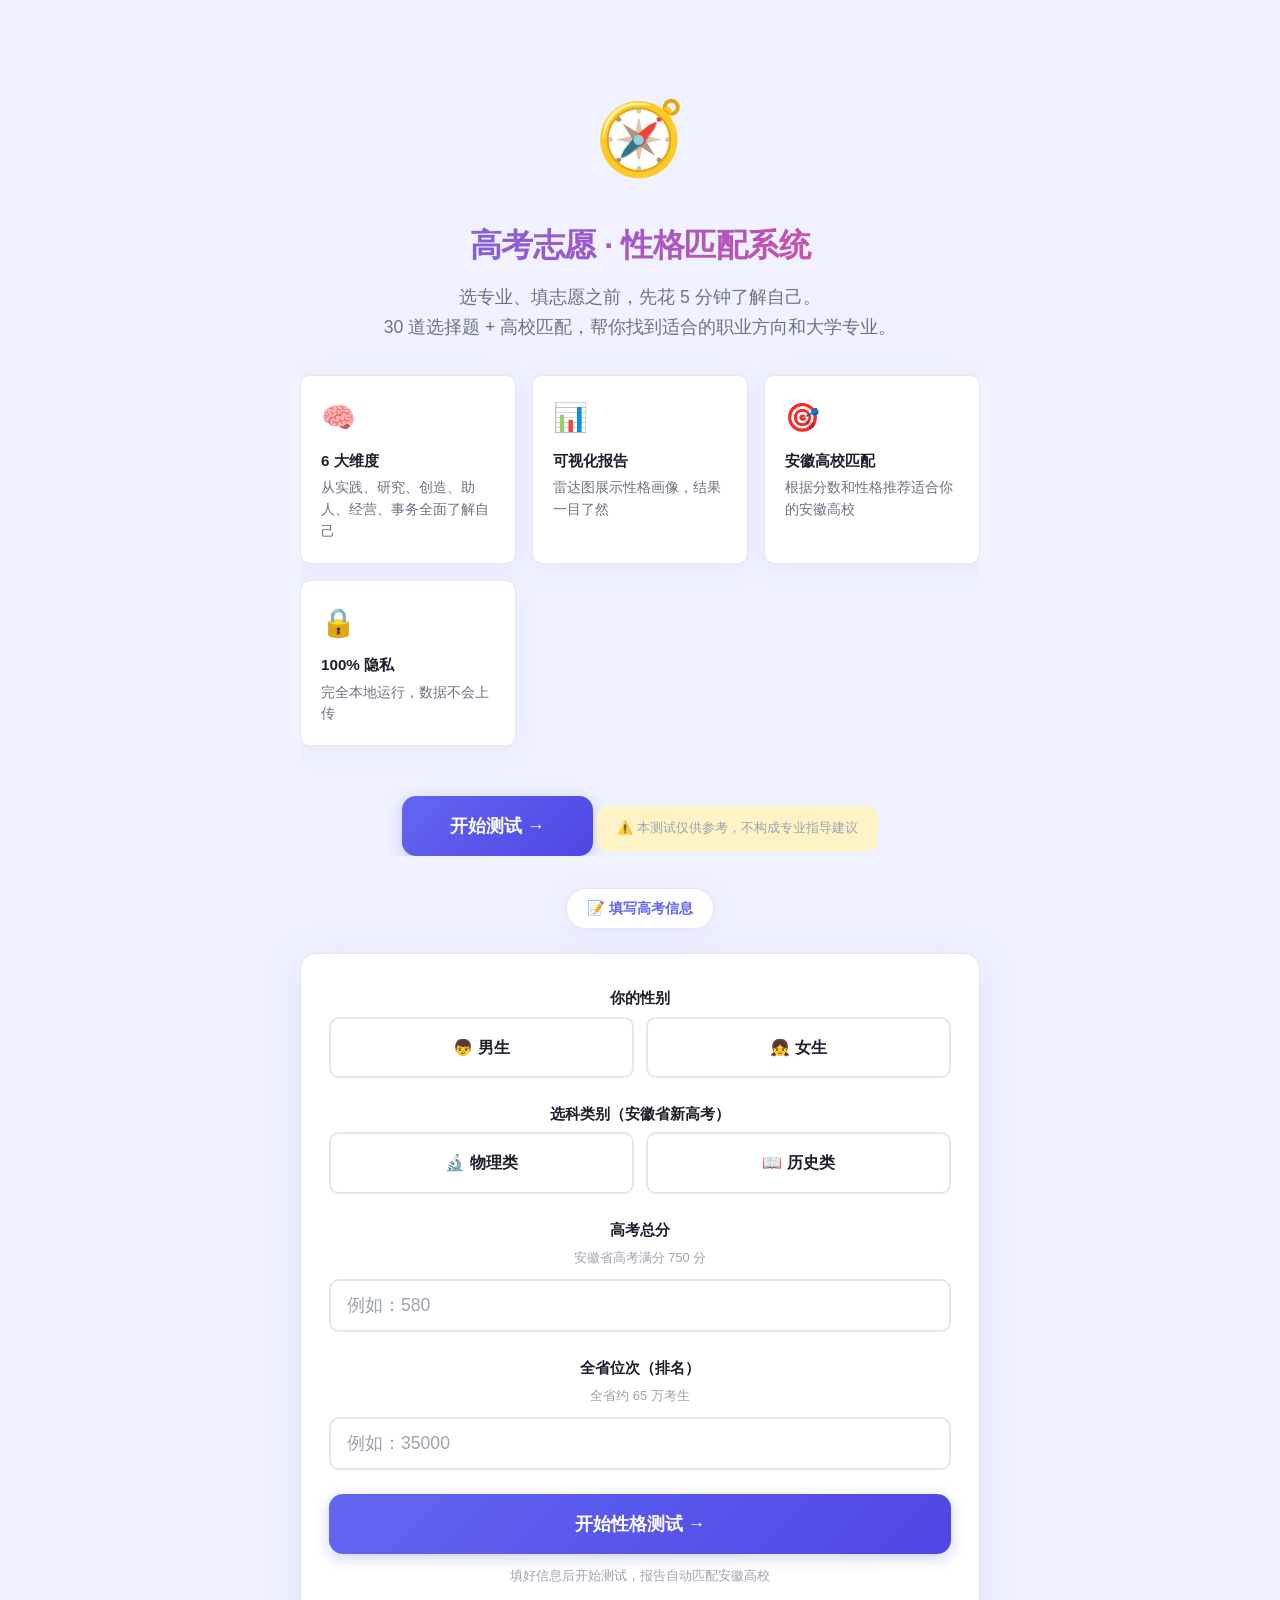
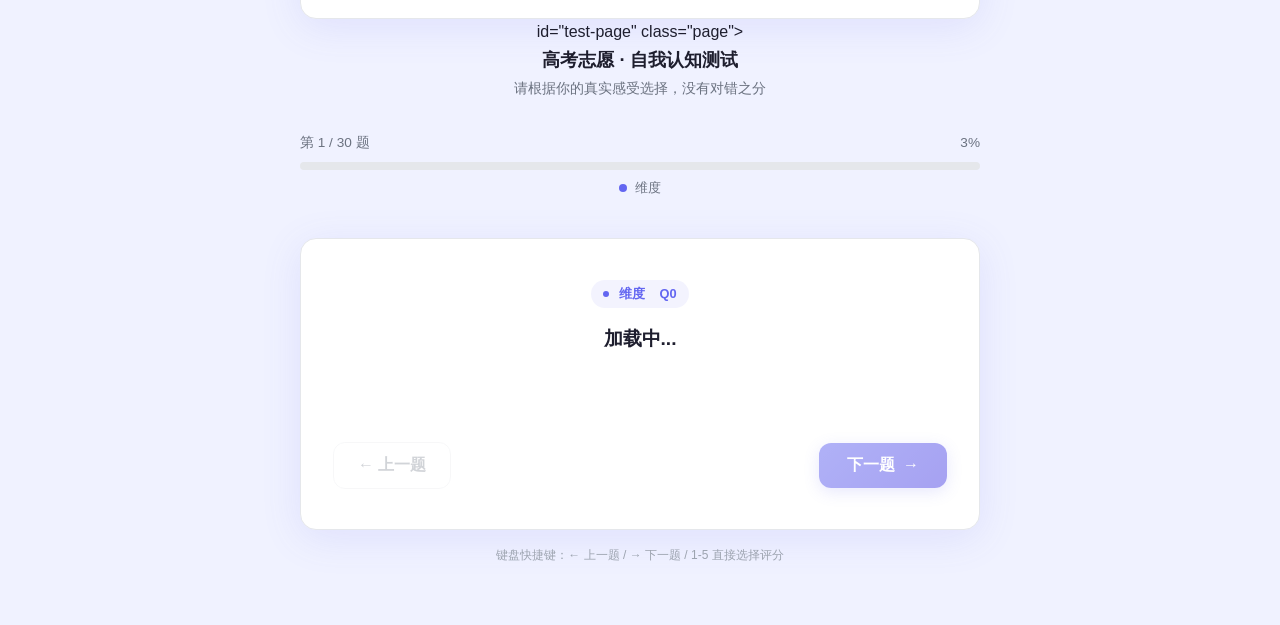
==== commit b1451401: "feat: hero with scroll-to-form button + form below" ====
--- a/index.html
+++ b/index.html
@@ -12,157 +12,91 @@
 
         <!-- ======== 欢迎页（含信息表单） ======== -->
     <div id="welcome-page" class="page">
-      <div class="test-header">
-        <h2>高考志愿 · 性格匹配系统</h2>
-        <p>先填写你的高考信息，再做性格测试，系统自动匹配适合你的安徽高校</p>
+
+  <!-- 介绍区域 -->
+  <div id="hero-section" class="hero-section">
+    <div class="welcome-icon">🧭</div>
+    <h1 class="welcome-title">高考志愿 · 性格匹配系统</h1>
+    <p class="welcome-subtitle">
+      选专业、填志愿之前，先花 5 分钟了解自己。<br>
+      30 道选择题 + 高校匹配，帮你找到适合的职业方向和大学专业。
+    </p>
+
+    <div class="welcome-features">
+      <div class="welcome-feature">
+        <div class="welcome-feature-icon">🧠</div>
+        <h3>6 大维度</h3>
+        <p>从实践、研究、创造、助人、经营、事务全面了解自己</p>
+      </div>
+      <div class="welcome-feature">
+        <div class="welcome-feature-icon">📊</div>
+        <h3>可视化报告</h3>
+        <p>雷达图展示性格画像，结果一目了然</p>
+      </div>
+      <div class="welcome-feature">
+        <div class="welcome-feature-icon">🎯</div>
+        <h3>安徽高校匹配</h3>
+        <p>根据分数和性格推荐适合你的安徽高校</p>
+      </div>
+      <div class="welcome-feature">
+        <div class="welcome-feature-icon">🔒</div>
+        <h3>100% 隐私</h3>
+        <p>完全本地运行，数据不会上传</p>
+      </div>
+    </div>
+
+    <button class="btn btn-primary btn-large" id="btn-scroll-to-form">
+      开始测试 →
+    </button>
+    <div class="welcome-disclaimer">
+      ⚠️ 本测试仅供参考，不构成专业指导建议
+    </div>
+  </div>
+
+  <!-- 信息表单区 -->
+  <div id="info-form-section" class="info-form-section">
+    <div class="section-divider"><span>📝 填写高考信息</span></div>
+
+    <div class="info-card">
+      <div class="form-section">
+        <label class="form-label">你的性别</label>
+        <div class="radio-group">
+          <label class="radio-btn"><input type="radio" name="gender" value="male"><span class="radio-label">👦 男生</span></label>
+          <label class="radio-btn"><input type="radio" name="gender" value="female"><span class="radio-label">👧 女生</span></label>
+        </div>
       </div>
 
-      <div class="info-card">
-        <div class="form-section">
-          <label class="form-label">你的性别</label>
-          <div class="radio-group">
-            <label class="radio-btn" data-value="male">
-              <input type="radio" name="gender" value="male">
-              <span class="radio-label">👦 男生</span>
-            </label>
-            <label class="radio-btn" data-value="female">
-              <input type="radio" name="gender" value="female">
-              <span class="radio-label">👧 女生</span>
-            </label>
-          </div>
+      <div class="form-section">
+        <label class="form-label">选科类别（安徽省新高考）</label>
+        <div class="radio-group">
+          <label class="radio-btn"><input type="radio" name="subject" value="wuli"><span class="radio-label">🔬 物理类</span></label>
+          <label class="radio-btn"><input type="radio" name="subject" value="lishi"><span class="radio-label">📖 历史类</span></label>
         </div>
+      </div>
 
-        <div class="form-section">
-          <label class="form-label">你的选科类别（安徽省新高考）</label>
-          <div class="radio-group">
-            <label class="radio-btn" data-value="wuli">
-              <input type="radio" name="subject" value="wuli">
-              <span class="radio-label">🔬 物理类</span>
-            </label>
-            <label class="radio-btn" data-value="lishi">
-              <input type="radio" name="subject" value="lishi">
-              <span class="radio-label">📖 历史类</span>
-            </label>
-          </div>
-        </div>
+      <div class="form-section">
+        <label class="form-label">高考总分</label>
+        <div class="input-hint">安徽省高考满分 750 分</div>
+        <input type="number" class="form-input" id="input-score" placeholder="例如：580" min="0" max="750">
+      </div>
 
-        <div class="form-section">
-          <label class="form-label">高考总分</label>
-          <div class="input-hint">安徽省高考满分 750 分</div>
-          <input type="number" class="form-input" id="input-score" placeholder="例如：580" min="0" max="750">
-        </div>
+      <div class="form-section">
+        <label class="form-label">全省位次（排名）</label>
+        <div class="input-hint">全省约 65 万考生</div>
+        <input type="number" class="form-input" id="input-rank" placeholder="例如：35000" min="1" max="650000">
+      </div>
 
-        <div class="form-section">
-          <label class="form-label">全省位次（排名）</label>
-          <div class="input-hint">在安徽省的综合排名，全省约 65 万考生</div>
-          <input type="number" class="form-input" id="input-rank" placeholder="例如：35000" min="1" max="650000">
-        </div>
-
-        <div class="form-section">
-          <button class="btn btn-primary btn-large btn-block" id="btn-start" disabled>
-            开始测试 →
-          </button>
-          <div style="text-align:center;margin-top:12px;font-size:0.8rem;color:var(--text-light);">
-            填好信息再开始测试，报告会自动匹配安徽省内高校
-          </div>
+      <div class="form-section">
+        <button class="btn btn-primary btn-large btn-block" id="btn-start" disabled>
+          开始性格测试 →
+        </button>
+        <div style="text-align:center;margin-top:12px;font-size:0.8rem;color:var(--text-light);">
+          填好信息后开始测试，报告自动匹配安徽高校
         </div>
       </div>
     </div>
-      <h1 class="welcome-title">高考志愿 · 性格测试</h1>
- <p class="welcome-subtitle">
-       选专业、填志愿之前，先花 5 分钟了解自己。<br>
-        30 道选择题 + AI 高校匹配，帮你找到适合的职业方向和大学专业。
-     </p>
-
-     <div class="welcome-features">
-       <div class="welcome-feature">
-         <div class="welcome-feature-icon">🧠</div>
-         <h3>6 大维度</h3>
-         <p>从实践、研究、创造、助人、经营、事务六个角度全面了解自己</p>
-       </div>
-       <div class="welcome-feature">
-         <div class="welcome-feature-icon">📊</div>
-         <h3>可视化报告</h3>
-         <p>雷达图直观展示你的性格画像，结果一目了然</p>
-       </div>
-       <div class="welcome-feature">
-         <div class="welcome-feature-icon">🎯</div>
-         <h3>专业推荐</h3>
-         <p>结果直接对应国内大学专业门类，填志愿有参考</p>
-       </div>
-       <div class="welcome-feature">
-         <div class="welcome-feature-icon">🔒</div>
-         <h3>100% 隐私</h3>
-         <p>完全本地运行，无需联网，你的数据不会上传</p>
-       </div>
-     </div>
-
-     <button class="btn btn-primary btn-large" id="btn-start">
-       开始测试 →
-     </button>
-
-     <div style="margin-top:16px;font-size:0.8rem;color:var(--text-light);">
-        大约需要 5-8 分钟 · 填写信息 + 30 道题
-     </div>
-
-     <div class="welcome-disclaimer">
-       ⚠️ 本测试仅供参考，不构成任何专业心理咨询或职业指导建议
-     </div>
-   </div>
-
-      <div class="info-card">
-        <div class="form-section">
-          <label class="form-label">你的性别</label>
-          <div class="radio-group">
-            <label class="radio-btn" data-value="male">
-              <input type="radio" name="gender" value="male">
-              <span class="radio-label">👦 男生</span>
-            </label>
-            <label class="radio-btn" data-value="female">
-              <input type="radio" name="gender" value="female">
-              <span class="radio-label">👧 女生</span>
-            </label>
-          </div>
-        </div>
-
-        <div class="form-section">
-          <label class="form-label">你的选科类别（安徽省新高考）</label>
-          <div class="radio-group">
-            <label class="radio-btn" data-value="wuli">
-              <input type="radio" name="subject" value="wuli">
-              <span class="radio-label">🔬 物理类</span>
-            </label>
-            <label class="radio-btn" data-value="lishi">
-              <input type="radio" name="subject" value="lishi">
-              <span class="radio-label">📖 历史类</span>
-            </label>
-          </div>
-        </div>
-
-        <div class="form-section">
-          <label class="form-label">高考总分</label>
-          <div class="input-hint">安徽省高考满分 750 分</div>
-          <input type="number" class="form-input" id="input-score" placeholder="例如：580" min="0" max="750">
-        </div>
-
-        <div class="form-section">
-          <label class="form-label">全省位次（排名）</label>
-          <div class="input-hint">在安徽省的综合排名，全省约 65 万考生</div>
-          <input type="number" class="form-input" id="input-rank" placeholder="例如：35000" min="1" max="650000">
-        </div>
-
-        <div class="form-section">
-          <button class="btn btn-primary btn-large btn-block" id="btn-info-submit" disabled>
-            开始性格测试 →
-          </button>
-          <div style="text-align:center;margin-top:12px;font-size:0.8rem;color:var(--text-light);">
-            填好信息再做测试，报告会自动匹配适合你的安徽高校
-          </div>
-        </div>
-      </div>
-    </div>
-<!-- ======== 测试页 ======== -->
-    <div id="test-page" class="page">
+  </div>
+id="test-page" class="page">
       <div class="test-header">
         <h2>高考志愿 · 自我认知测试</h2>
         <p>请根据你的真实感受选择，没有对错之分</p>
@@ -254,3 +188,5 @@
 </html>
 
 
+
+
--- a/css/style.css
+++ b/css/style.css
@@ -1093,3 +1093,42 @@
   0% { opacity: 0; transform: translateX(12px) scale(0.98); }
   100% { opacity: 1; transform: translateX(0) scale(1); }
 }
+
+/* ===== 介绍区折叠动画 ===== */
+.hero-section {
+  transition: max-height 0.6s ease, opacity 0.5s ease, margin 0.5s ease, padding 0.5s ease;
+  overflow: hidden;
+  max-height: 2000px;
+  opacity: 1;
+  padding-top: 1px;
+}
+
+.hero-section.collapsed {
+  max-height: 0;
+  opacity: 0;
+  margin: 0;
+  padding: 0;
+  overflow: hidden;
+}
+
+.info-form-section {
+  scroll-margin-top: 20px;
+}
+
+.section-divider {
+  display: flex;
+  align-items: center;
+  justify-content: center;
+  margin: 32px 0 24px;
+}
+
+.section-divider span {
+  background: var(--bg-card);
+  padding: 8px 20px;
+  border-radius: 20px;
+  font-size: 0.9rem;
+  font-weight: 600;
+  color: var(--primary);
+  box-shadow: var(--shadow);
+  border: 1px solid var(--border);
+}
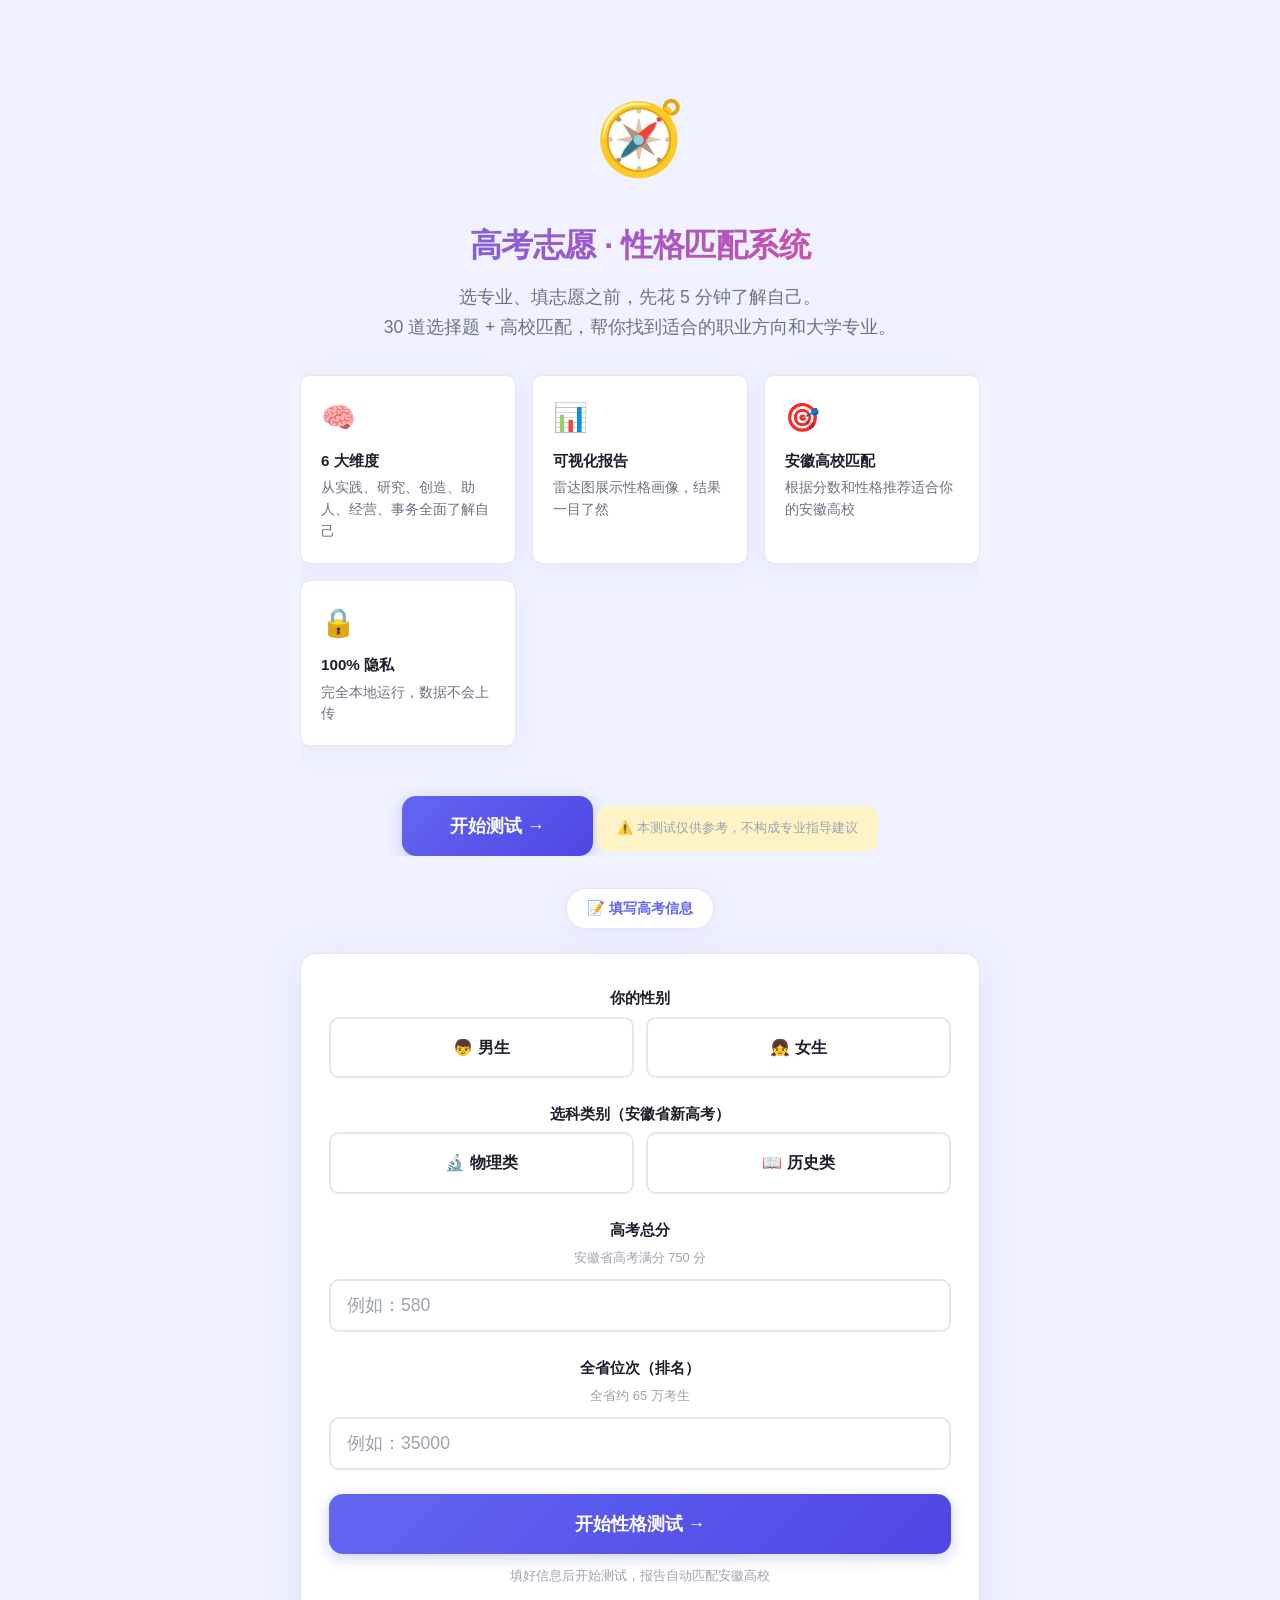
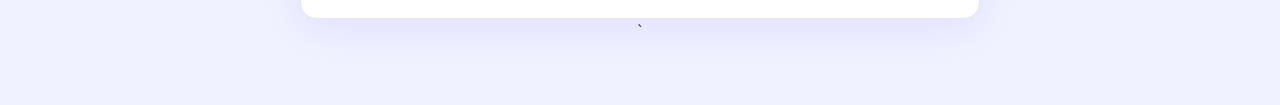
==== commit 5d66a90c: "fix: add missing div tag for test-page" ====
--- a/index.html
+++ b/index.html
@@ -95,8 +95,8 @@
         </div>
       </div>
     </div>
-  </div>
-id="test-page" class="page">
+  </div>`
+<div id="test-page" class="page">
       <div class="test-header">
         <h2>高考志愿 · 自我认知测试</h2>
         <p>请根据你的真实感受选择，没有对错之分</p>
